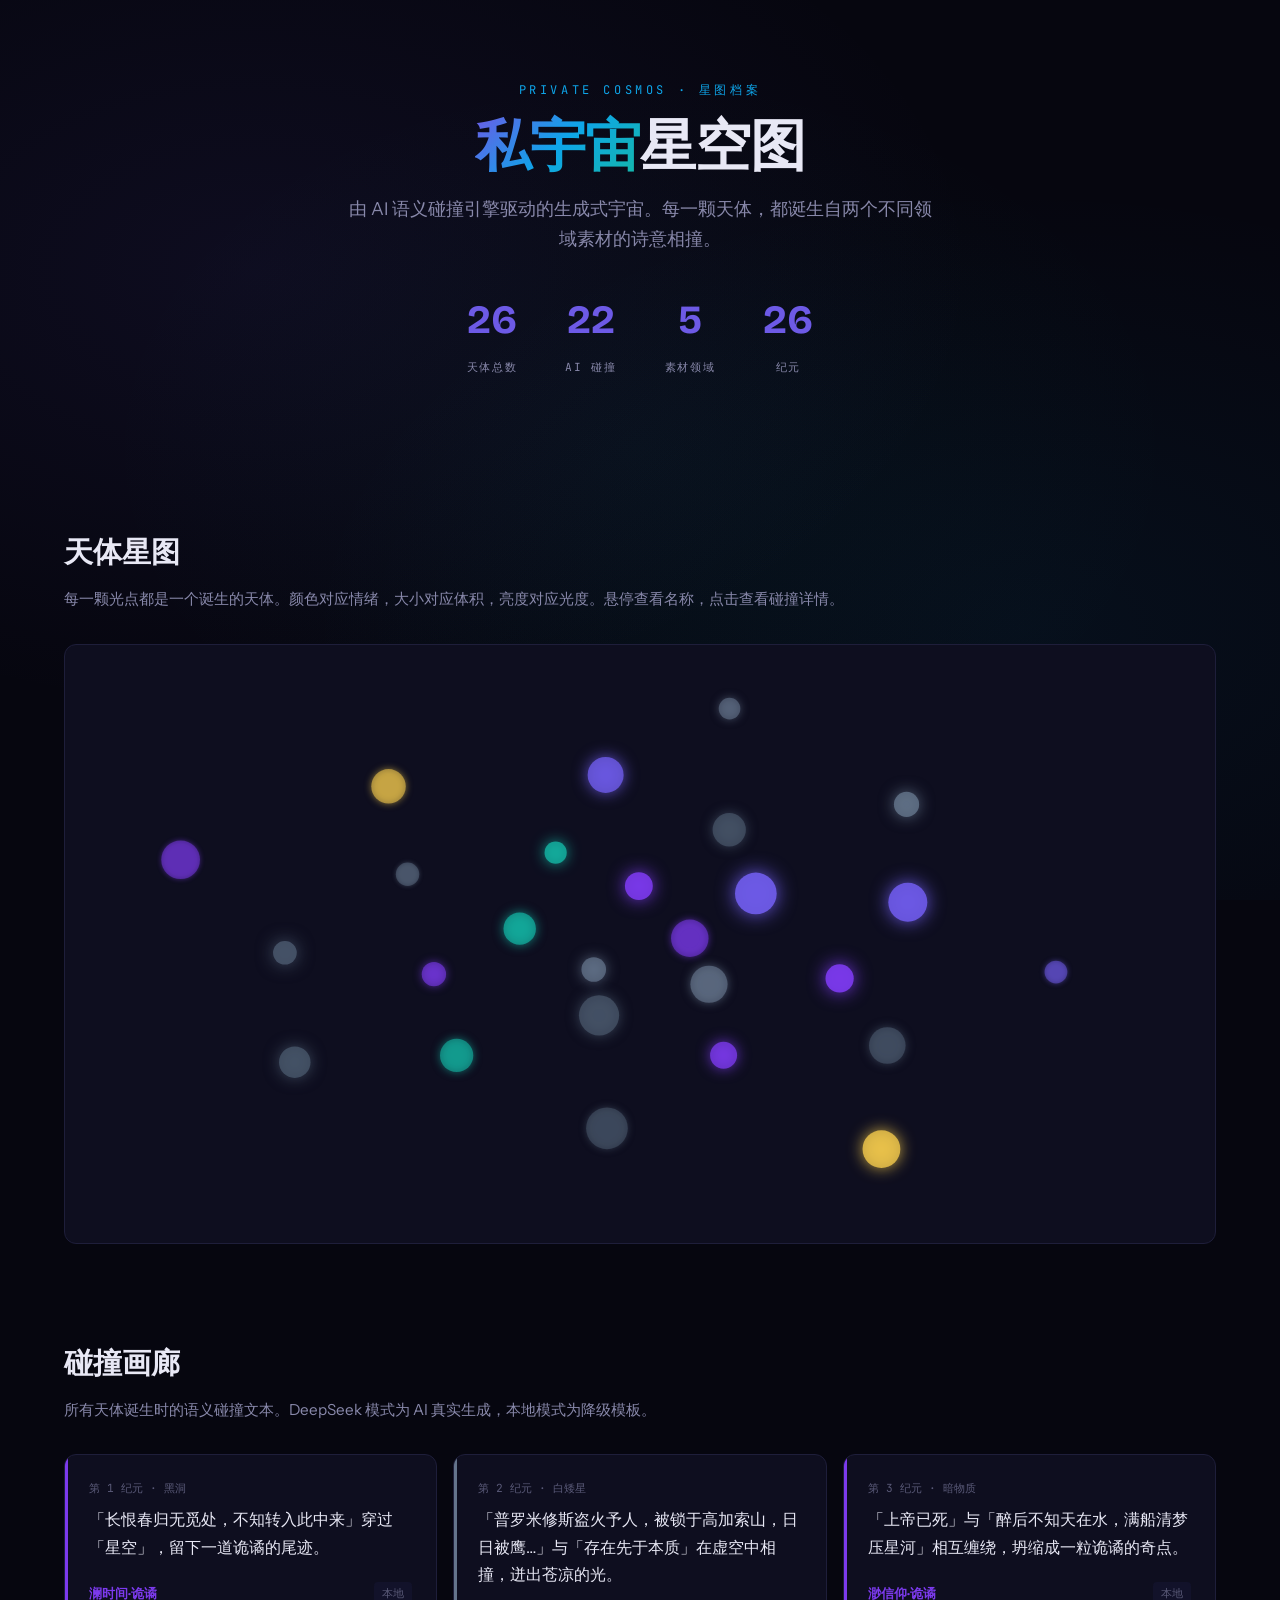
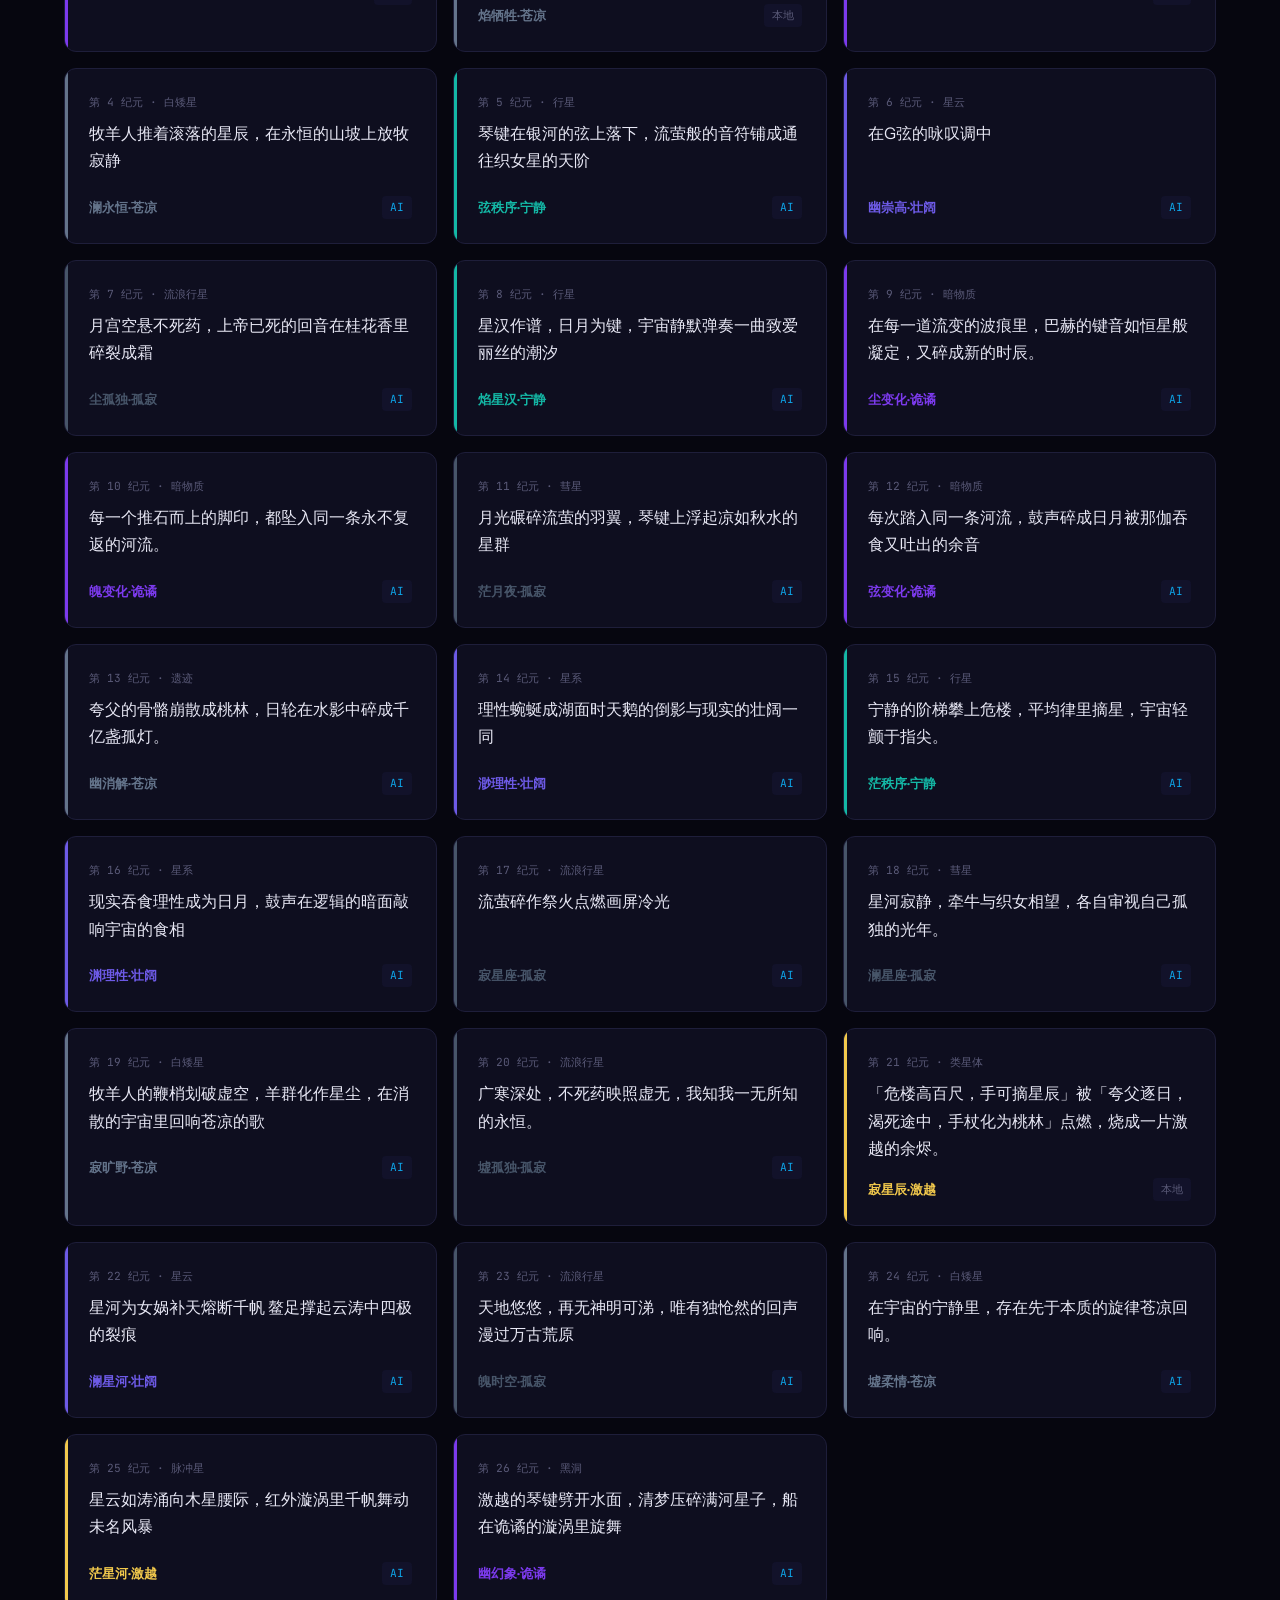
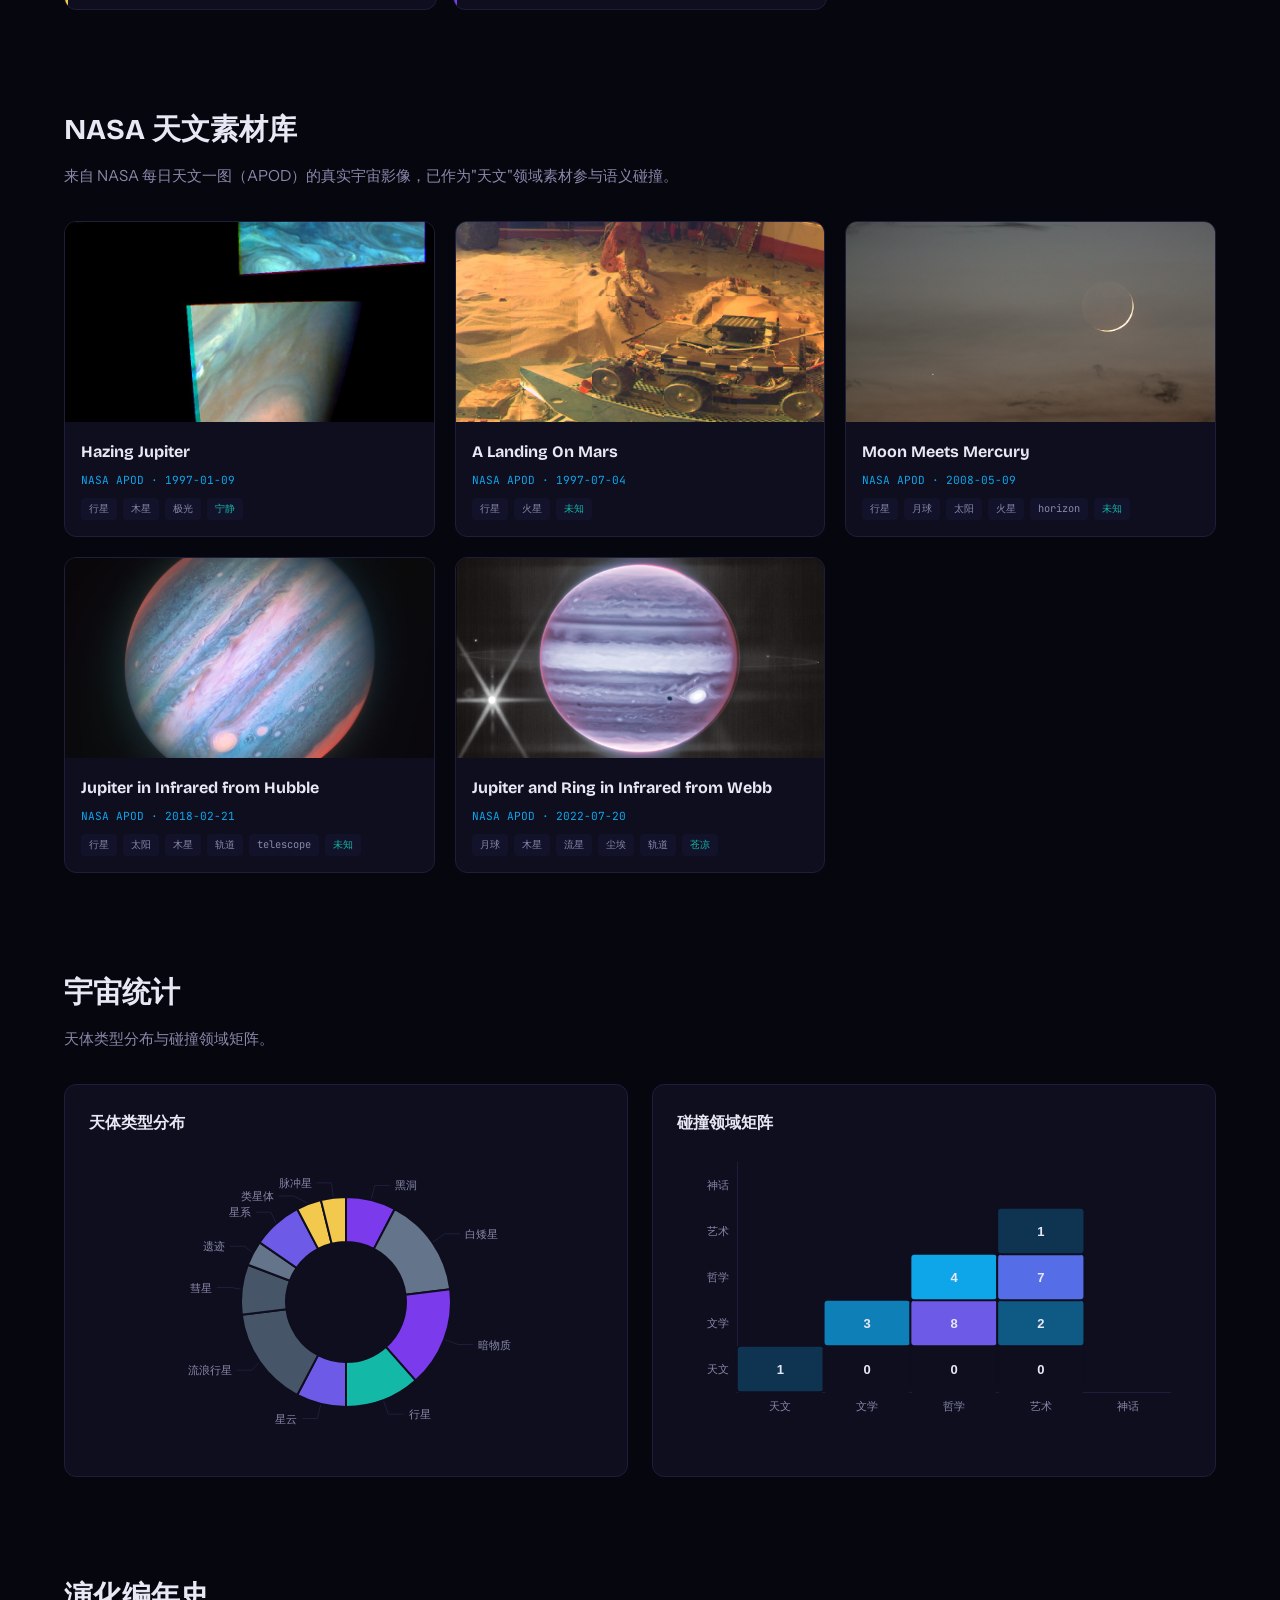
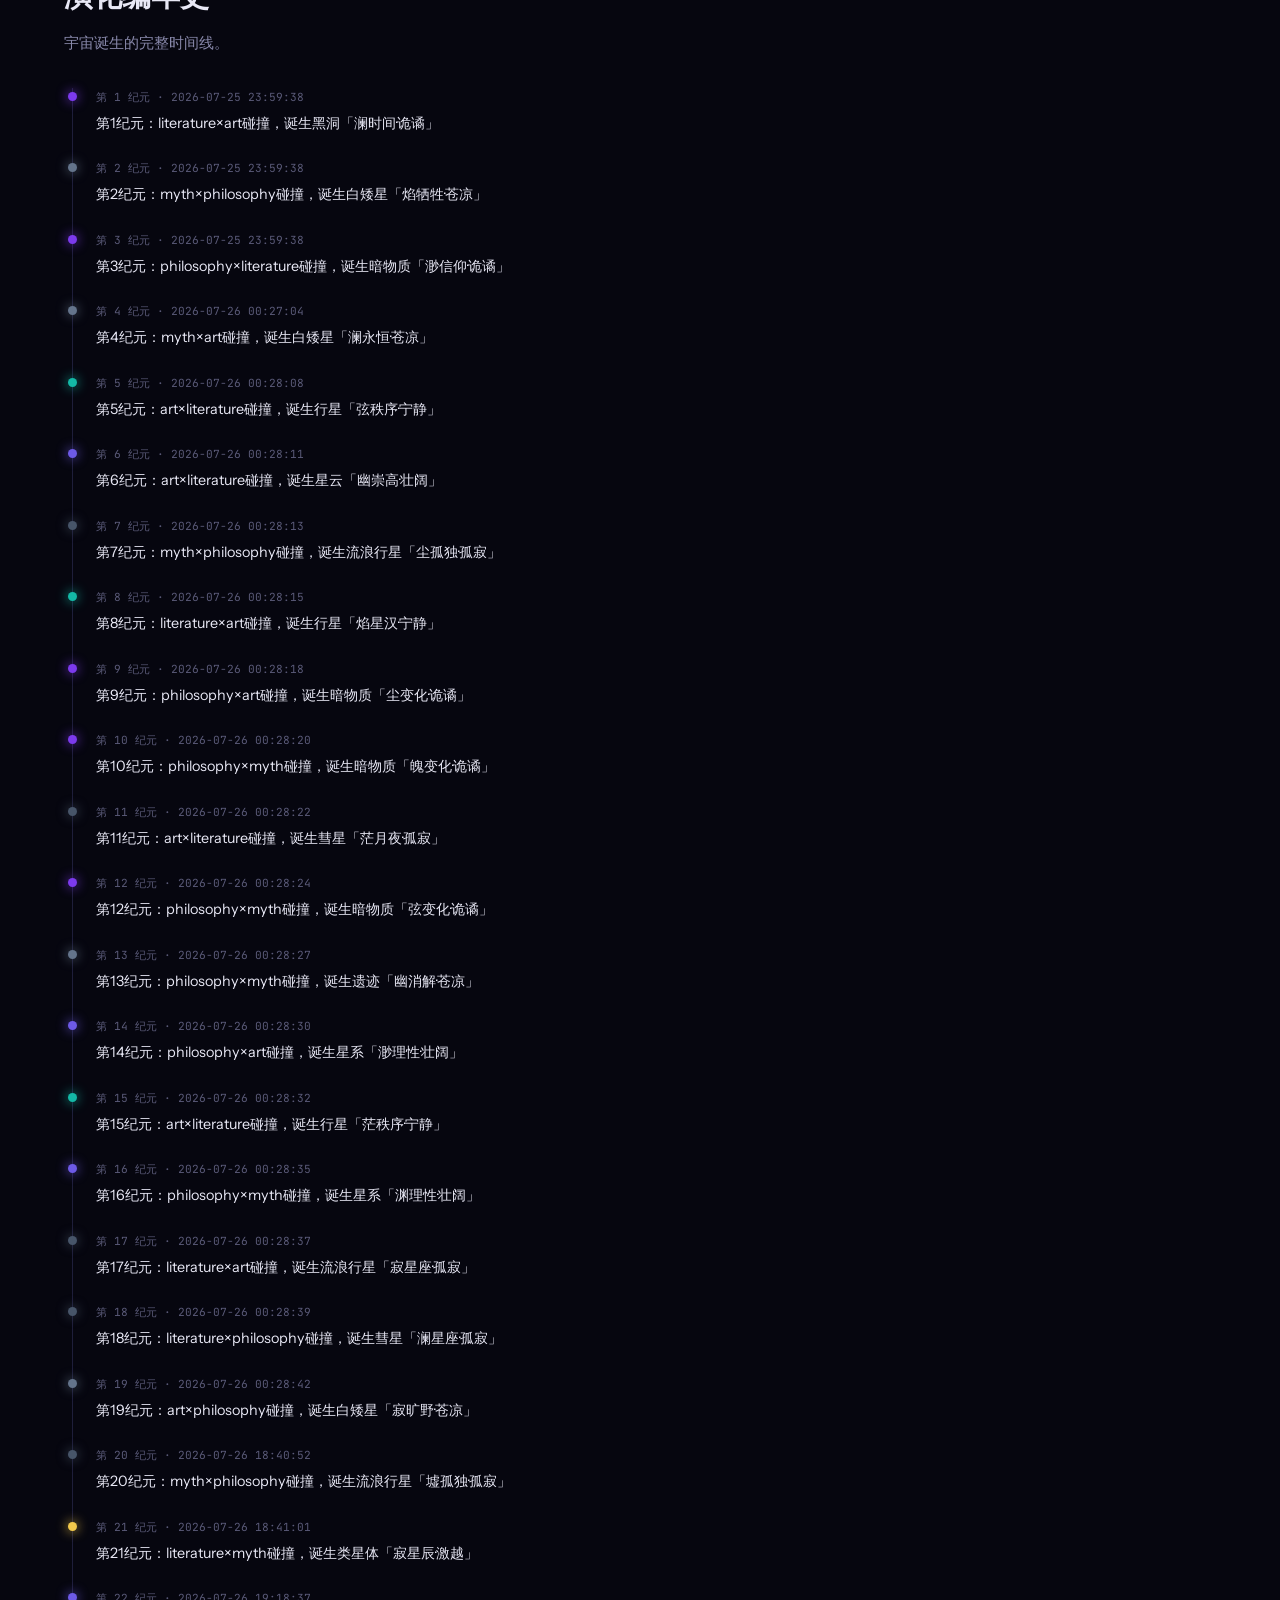
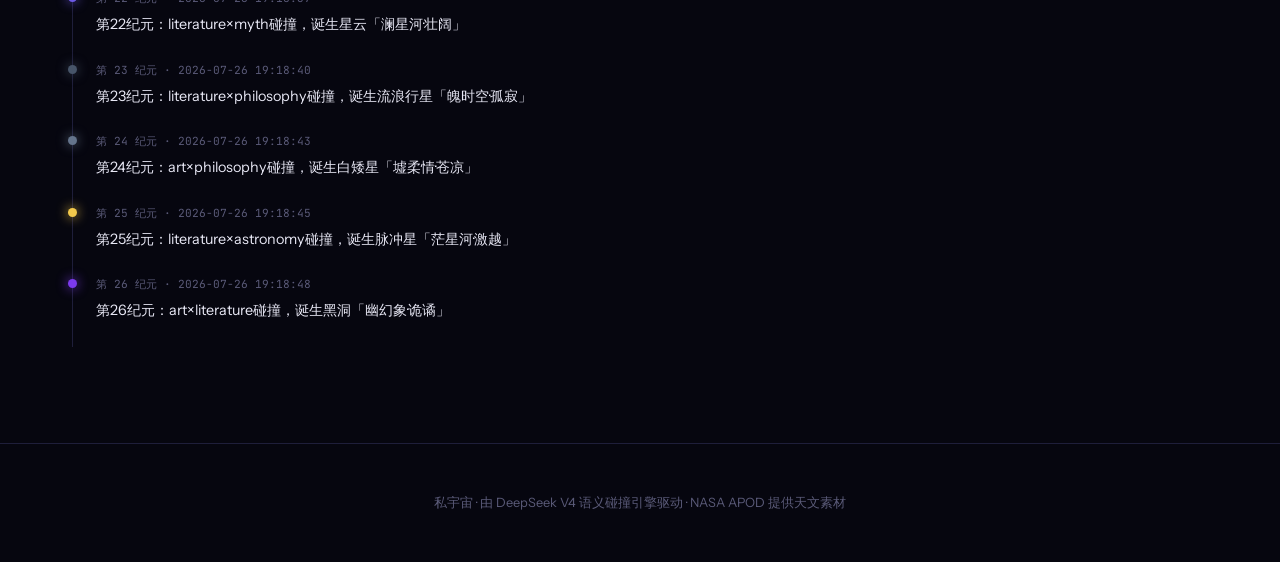
==== web/private-cosmos-skymap.html @ 5c967d04 "🌌 私宇宙初始版本：26个天体+AI语义碰撞+星空可视化+每日自动演化" ====
<!-- Generated by Trae Work -->
<!DOCTYPE html>
<html lang="zh-CN">
<head>
<meta charset="UTF-8">
<meta name="viewport" content="width=device-width, initial-scale=1.0">
<title>私宇宙 · 星空图</title>
<style>
@font-face { font-family: 'BricolageGrotesque'; src: url('./_shared/fonts/BricolageGrotesque-Bold.ttf') format('truetype'); font-weight: 700; }
@font-face { font-family: 'BricolageGrotesque'; src: url('./_shared/fonts/BricolageGrotesque-Regular.ttf') format('truetype'); font-weight: 400; }
@font-face { font-family: 'InstrumentSans'; src: url('./_shared/fonts/InstrumentSans-Bold.ttf') format('truetype'); font-weight: 700; }
@font-face { font-family: 'InstrumentSans'; src: url('./_shared/fonts/InstrumentSans-Regular.ttf') format('truetype'); font-weight: 400; }
@font-face { font-family: 'JetBrainsMono'; src: url('./_shared/fonts/JetBrainsMono-Regular.ttf') format('truetype'); font-weight: 400; }

:root {
  --bg: #06060f;
  --bg2: #0e0e1f;
  --surface: #12122a;
  --ink: #e8e8f5;
  --muted: #8888aa;
  --muted2: #5a5a78;
  --rule: #1e1e3a;
  --accent: #6D5AE6;
  --accent2: #0EA5E9;
  --accent3: #14B8A6;
  --gold: #FBBF24;
  --rose: #F2715E;
}

* { margin: 0; padding: 0; box-sizing: border-box; }

body {
  background: var(--bg);
  color: var(--ink);
  font-family: 'InstrumentSans', sans-serif;
  font-size: 15px;
  line-height: 1.7;
  overflow-x: hidden;
}

/* 星空背景 */
.starfield {
  position: fixed; top: 0; left: 0; width: 100%; height: 100%;
  z-index: 0; pointer-events: none;
  background:
    radial-gradient(ellipse at 20% 30%, rgba(109,90,230,0.08) 0%, transparent 50%),
    radial-gradient(ellipse at 80% 70%, rgba(14,165,233,0.06) 0%, transparent 50%),
    radial-gradient(ellipse at 50% 50%, rgba(20,184,166,0.04) 0%, transparent 60%),
    var(--bg);
}

.container { position: relative; z-index: 1; max-width: 1200px; margin: 0 auto; padding: 0 24px; }

/* HERO */
.hero { padding: 80px 0 40px; text-align: center; }
.hero .label { font-family: 'JetBrainsMono'; font-size: 0.75rem; color: var(--accent2); letter-spacing: 0.3em; text-transform: uppercase; margin-bottom: 16px; }
.hero h1 { font-family: 'BricolageGrotesque'; font-weight: 700; font-size: 3.5rem; letter-spacing: -0.02em; line-height: 1.1; margin-bottom: 16px; }
.hero h1 .gradient { background: linear-gradient(135deg, var(--accent), var(--accent2), var(--accent3)); -webkit-background-clip: text; -webkit-text-fill-color: transparent; background-clip: text; }
.hero p { color: var(--muted); font-size: 1.1rem; max-width: 600px; margin: 0 auto 32px; }

.stats { display: flex; justify-content: center; gap: 48px; flex-wrap: wrap; margin-bottom: 48px; }
.stat { text-align: center; }
.stat .num { font-family: 'BricolageGrotesque'; font-weight: 700; font-size: 2.5rem; color: var(--accent); }
.stat .label { font-family: 'JetBrainsMono'; font-size: 0.7rem; color: var(--muted); letter-spacing: 0.15em; text-transform: uppercase; margin-top: 4px; }

/* 星空散点图 */
.section { padding: 48px 0; }
.section-title { font-family: 'BricolageGrotesque'; font-weight: 700; font-size: 1.8rem; margin-bottom: 8px; }
.section-desc { color: var(--muted); font-size: 0.95rem; margin-bottom: 32px; }

#chart-skymap { width: 100%; height: 600px; background: var(--bg2); border: 1px solid var(--rule); border-radius: 12px; }

/* 天体详情面板 */
.detail-panel {
  background: var(--surface); border: 1px solid var(--rule); border-radius: 12px;
  padding: 32px; margin-top: 24px; display: none;
}
.detail-panel.active { display: block; }
.detail-panel .dp-header { display: flex; align-items: center; gap: 16px; margin-bottom: 24px; }
.detail-panel .dp-orb { width: 48px; height: 48px; border-radius: 50%; box-shadow: 0 0 24px currentColor; flex-shrink: 0; }
.detail-panel .dp-name { font-family: 'BricolageGrotesque'; font-weight: 700; font-size: 1.5rem; }
.detail-panel .dp-type { font-family: 'JetBrainsMono'; font-size: 0.75rem; color: var(--muted); }
.detail-panel .dp-collision { font-size: 1.25rem; line-height: 1.8; color: var(--ink); padding: 20px 24px; background: var(--bg); border-left: 3px solid var(--accent); border-radius: 0 8px 8px 0; margin-bottom: 24px; }
.detail-panel .dp-parents { display: grid; grid-template-columns: 1fr 1fr; gap: 16px; }
.detail-panel .dp-parent { background: var(--bg2); border: 1px solid var(--rule); border-radius: 8px; padding: 16px; }
.detail-panel .dp-parent .dp-domain { font-family: 'JetBrainsMono'; font-size: 0.7rem; color: var(--accent2); text-transform: uppercase; letter-spacing: 0.1em; margin-bottom: 8px; }
.detail-panel .dp-parent .dp-text { font-size: 0.95rem; color: var(--ink); margin-bottom: 4px; }
.detail-panel .dp-parent .dp-source { font-size: 0.8rem; color: var(--muted); }
.detail-panel .dp-meta { display: flex; gap: 24px; margin-top: 16px; font-family: 'JetBrainsMono'; font-size: 0.75rem; color: var(--muted); }

/* NASA 天文图片展示 */
.dp-apod { display: grid; grid-template-columns: 1fr 1fr; gap: 16px; margin-bottom: 24px; }
.dp-apod-item { text-align: center; }
.dp-apod-item img { width: 100%; height: 180px; object-fit: cover; border-radius: 8px; border: 1px solid var(--rule); }
.dp-apod-caption { font-family: 'JetBrainsMono'; font-size: 0.7rem; color: var(--accent2); margin-top: 6px; }
@media (max-width: 600px) {
  .dp-apod { grid-template-columns: 1fr; }
}

@media (max-width: 600px) {
  .detail-panel .dp-parents { grid-template-columns: 1fr; }
  .hero h1 { font-size: 2.2rem; }
  .stats { gap: 24px; }
}

/* 碰撞画廊 */
.gallery { display: grid; grid-template-columns: repeat(auto-fill, minmax(340px, 1fr)); gap: 16px; }
.card {
  background: var(--bg2); border: 1px solid var(--rule); border-radius: 12px;
  padding: 24px; position: relative; overflow: hidden;
  transition: border-color 0.3s, transform 0.3s;
  cursor: pointer;
}
.card:hover { border-color: var(--accent); transform: translateY(-2px); }
.card::before { content: ''; position: absolute; top: 0; left: 0; width: 3px; height: 100%; background: var(--card-color, var(--accent)); }
.card .card-epoch { font-family: 'JetBrainsMono'; font-size: 0.7rem; color: var(--muted2); margin-bottom: 8px; }
.card .card-text { font-size: 1rem; line-height: 1.7; color: var(--ink); margin-bottom: 16px; min-height: 60px; }
.card .card-meta { display: flex; justify-content: space-between; align-items: center; font-size: 0.8rem; color: var(--muted); }
.card .card-name { font-family: 'BricolageGrotesque'; font-weight: 700; color: var(--card-color, var(--accent)); }
.card .card-mode { font-family: 'JetBrainsMono'; font-size: 0.7rem; padding: 2px 8px; border-radius: 4px; background: var(--surface); }
.card .card-mode.deepseek { color: var(--accent2); }
.card .card-mode.local { color: var(--muted2); }

/* 编年史时间线 */
.timeline { position: relative; padding-left: 32px; }
.timeline::before { content: ''; position: absolute; left: 8px; top: 0; bottom: 0; width: 1px; background: var(--rule); }
.tl-item { position: relative; padding-bottom: 24px; }
.tl-item::before { content: ''; position: absolute; left: -28px; top: 4px; width: 9px; height: 9px; border-radius: 50%; background: var(--tl-color, var(--accent)); box-shadow: 0 0 12px var(--tl-color, var(--accent)); }
.tl-item .tl-time { font-family: 'JetBrainsMono'; font-size: 0.7rem; color: var(--muted2); margin-bottom: 4px; }
.tl-item .tl-summary { font-size: 0.9rem; color: var(--ink); }

/* 领域分布图 */
.charts-row { display: grid; grid-template-columns: 1fr 1fr; gap: 24px; }
@media (max-width: 768px) { .charts-row { grid-template-columns: 1fr; } }
.chart-box { background: var(--bg2); border: 1px solid var(--rule); border-radius: 12px; padding: 24px; }
.chart-box h3 { font-family: 'BricolageGrotesque'; font-size: 1rem; margin-bottom: 16px; }
.chart-box .chart-area { width: 100%; height: 300px; }

/* NASA 天文素材库 */
.apod-grid { display: grid; grid-template-columns: repeat(auto-fill, minmax(280px, 1fr)); gap: 20px; }
.apod-card { background: var(--bg2); border: 1px solid var(--rule); border-radius: 12px; overflow: hidden; transition: border-color 0.3s, transform 0.3s; }
.apod-card:hover { border-color: var(--accent2); transform: translateY(-3px); }
.apod-card img { width: 100%; height: 200px; object-fit: cover; display: block; }
.apod-card .apod-body { padding: 16px; }
.apod-card .apod-title { font-family: 'BricolageGrotesque'; font-weight: 700; font-size: 1rem; margin-bottom: 6px; color: var(--ink); }
.apod-card .apod-date { font-family: 'JetBrainsMono'; font-size: 0.7rem; color: var(--accent2); margin-bottom: 8px; }
.apod-card .apod-tags { display: flex; flex-wrap: wrap; gap: 6px; }
.apod-card .apod-tag { font-family: 'JetBrainsMono'; font-size: 0.65rem; padding: 2px 8px; border-radius: 4px; background: var(--surface); color: var(--muted); }
.apod-card .apod-tag.mood { color: var(--accent3); }

/* 页脚 */
footer { padding: 48px 0; text-align: center; color: var(--muted2); font-size: 0.8rem; border-top: 1px solid var(--rule); margin-top: 48px; }
footer a { color: var(--accent2); text-decoration: none; }
</style>
</head>
<body>
<div class="starfield"></div>

<!-- HERO -->
<section class="hero">
  <div class="container">
    <div class="label">PRIVATE COSMOS · 星图档案</div>
    <h1><span class="gradient">私宇宙</span>星空图</h1>
    <p>由 AI 语义碰撞引擎驱动的生成式宇宙。每一颗天体，都诞生自两个不同领域素材的诗意相撞。</p>
    <div class="stats" id="stats-area"></div>
  </div>
</section>

<!-- 星空散点图 -->
<section class="section">
  <div class="container">
    <h2 class="section-title">天体星图</h2>
    <p class="section-desc">每一颗光点都是一个诞生的天体。颜色对应情绪，大小对应体积，亮度对应光度。悬停查看名称，点击查看碰撞详情。</p>
    <div id="chart-skymap"></div>
    <div class="detail-panel" id="detail-panel"></div>
  </div>
</section>

<!-- 碰撞画廊 -->
<section class="section">
  <div class="container">
    <h2 class="section-title">碰撞画廊</h2>
    <p class="section-desc">所有天体诞生时的语义碰撞文本。DeepSeek 模式为 AI 真实生成，本地模式为降级模板。</p>
    <div class="gallery" id="gallery-area"></div>
  </div>
</section>

<!-- NASA 天文素材库 -->
<section class="section">
  <div class="container">
    <h2 class="section-title">NASA 天文素材库</h2>
    <p class="section-desc">来自 NASA 每日天文一图（APOD）的真实宇宙影像，已作为"天文"领域素材参与语义碰撞。</p>
    <div class="apod-grid" id="apod-grid"></div>
  </div>
</section>

<!-- 统计图表 -->
<section class="section">
  <div class="container">
    <h2 class="section-title">宇宙统计</h2>
    <p class="section-desc">天体类型分布与碰撞领域矩阵。</p>
    <div class="charts-row">
      <div class="chart-box">
        <h3>天体类型分布</h3>
        <div class="chart-area" id="chart-types"></div>
      </div>
      <div class="chart-box">
        <h3>碰撞领域矩阵</h3>
        <div class="chart-area" id="chart-domains"></div>
      </div>
    </div>
  </div>
</section>

<!-- 编年史 -->
<section class="section">
  <div class="container">
    <h2 class="section-title">演化编年史</h2>
    <p class="section-desc">宇宙诞生的完整时间线。</p>
    <div class="timeline" id="timeline-area"></div>
  </div>
</section>

<footer>
  <div class="container">
    私宇宙 · 由 DeepSeek V4 语义碰撞引擎驱动 · NASA APOD 提供天文素材
  </div>
</footer>

<script src="./_shared/js/echarts.min.js"></script>
<script src="assets/cosmos-data.js"></script>
<script src="assets/charts.js"></script>
</body>
</html>
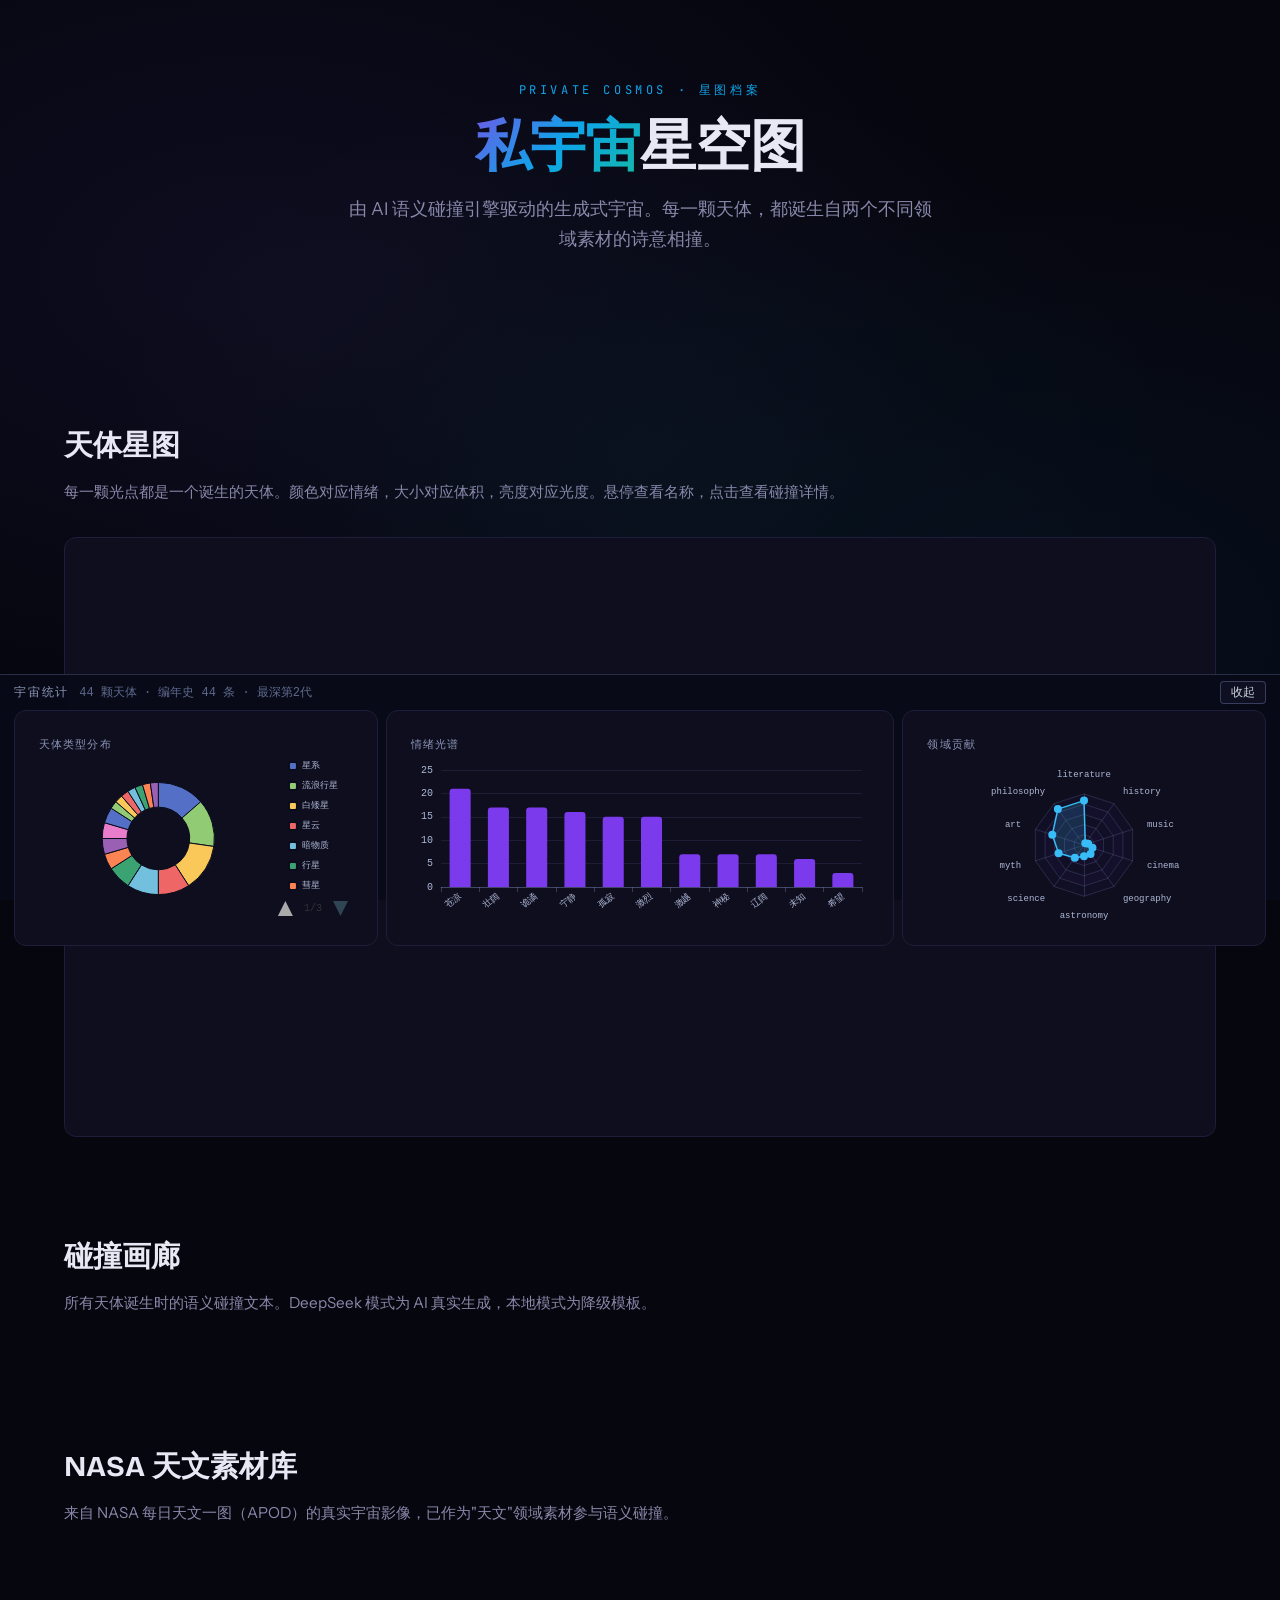
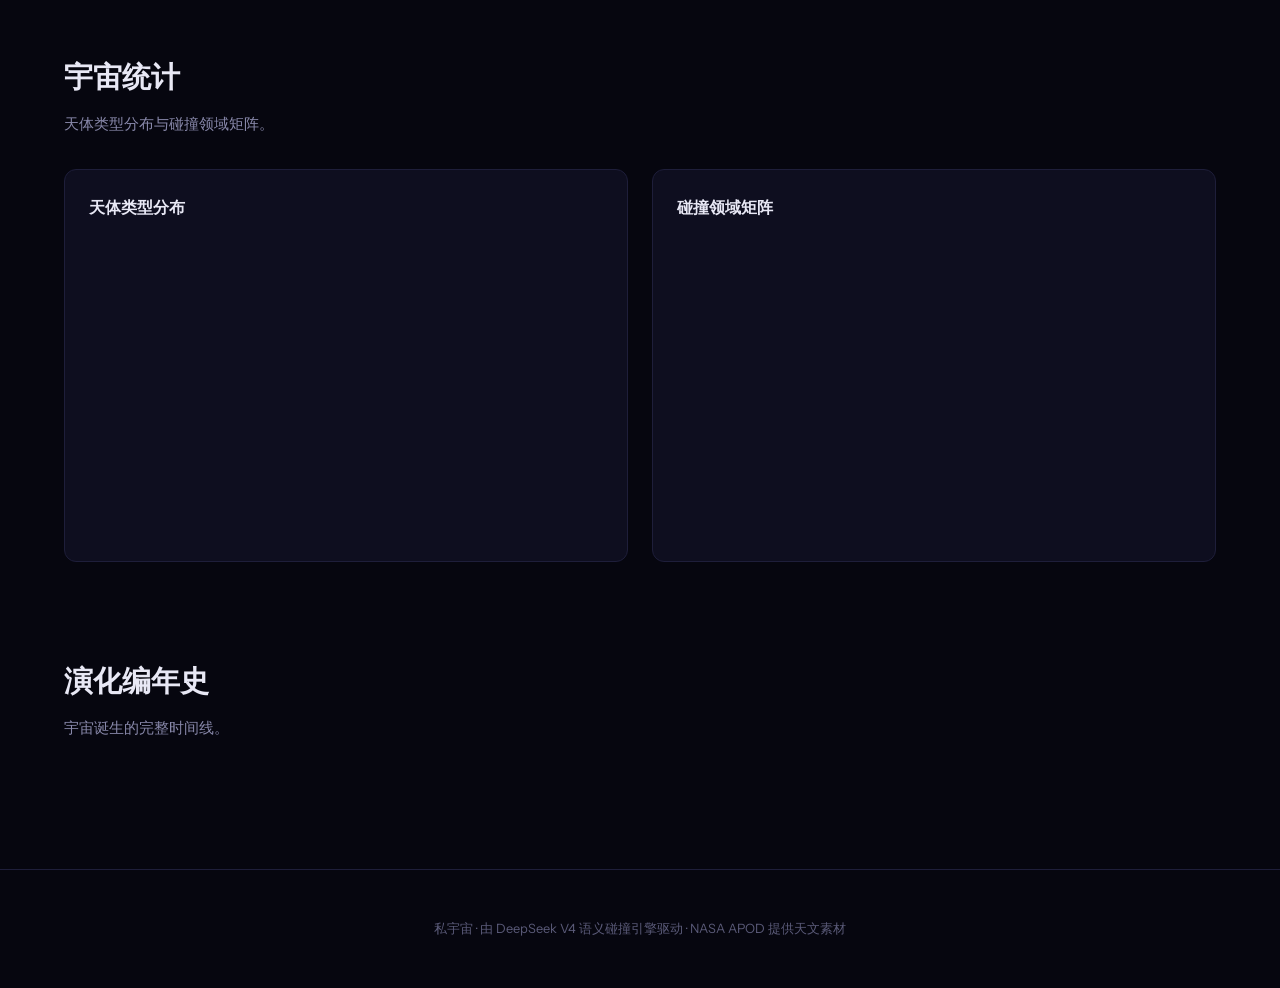
==== commit d78e8155: "Day6: PWA离线+星座连线+个人星图+时间轴/搜索+数据演化(41->44) - web: 三维星图8模块(核心/天体/交互/详情/图表/时间轴/搜索/连线/个人星图) - PWA: manif" ====
--- a/web/private-cosmos-skymap.html
+++ b/web/private-cosmos-skymap.html
@@ -228,7 +228,7 @@
 </footer>
 
 <script src="./_shared/js/echarts.min.js"></script>
-<script src="assets/cosmos-data.js"></script>
-<script src="assets/charts.js"></script>
+<script src="assets/cosmos-data.js?v=20260727b"></script>
+<script src="assets/charts.js?v=20260727b"></script>
 </body>
 </html>
